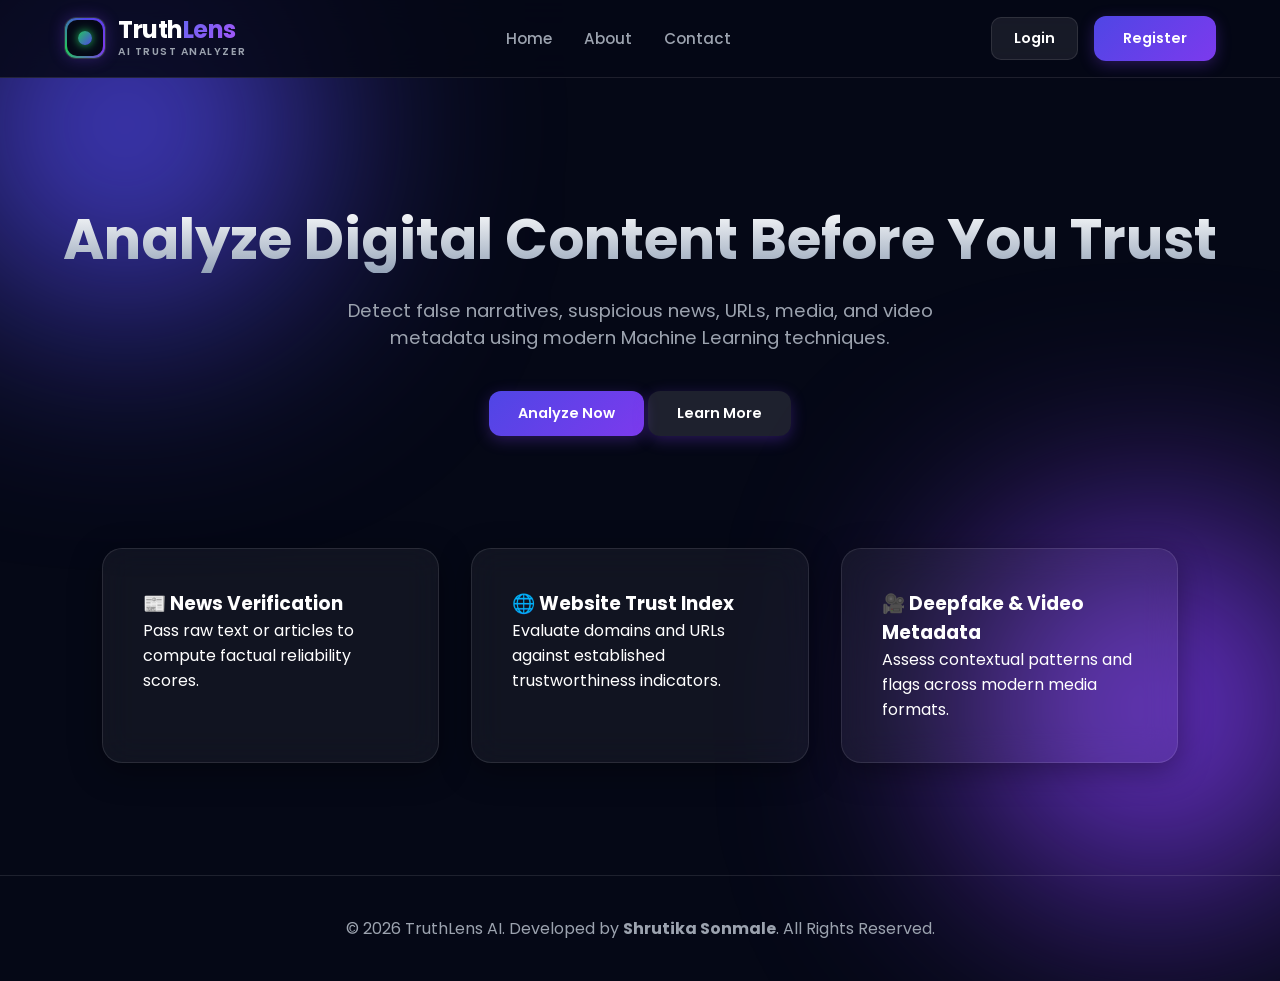
==== index.html @ c9b253c8 "Update HTML structure and stylesheet link" ====
<!DOCTYPE html>
<html lang="en">
<head>
  <meta charset="UTF-8">
  <meta name="viewport" content="width=device-width, initial-scale=1.0">
  <title>TruthLens AI - Digital Content Trust Analyzer</title>
  <link rel="stylesheet" href="style.css?v=1"> 
</head>
<body>
  <nav class="navbar">
  <a href="index.html" class="brand-logo">
    <div class="logo-icon-box">
      <div class="logo-icon-core">
        <div class="ai-lens"></div>
      </div>
    </div>
    <div class="logo-text-group">
      <span class="logo-title">Truth<span>Lens</span></span>
      <span class="logo-tagline">AI Trust Analyzer</span>
    </div>
  </a>

  <ul class="nav-links">
    <li><a href="index.html">Home</a></li>
    <li><a href="about.html">About</a></li>
    <li><a href="contact.html">Contact</a></li>
  </ul>

  <div class="nav-actions">
    <a href="login.html" class="btn-secondary">Login</a>
    <a href="register.html" class="btn-primary">Register</a>
  </div>
</nav>

  <header class="hero">
    <h1>Analyze Digital Content Before You Trust</h1>
    <p>Detect false narratives, suspicious news, URLs, media, and video metadata using modern Machine Learning techniques.</p>
    <div>
      <a href="analyze.html" class="btn-primary">Analyze Now</a>
      <a href="about.html" class="btn-primary" style="background: rgba(255,255,255,0.1);">Learn More</a>
    </div>
  </header>

  <section class="grid-3">
    <div class="glass-card">
      <h3>📰 News Verification</h3>
      <p>Pass raw text or articles to compute factual reliability scores.</p>
    </div>
    <div class="glass-card">
      <h3>🌐 Website Trust Index</h3>
      <p>Evaluate domains and URLs against established trustworthiness indicators.</p>
    </div>
    <div class="glass-card">
      <h3>🎥 Deepfake & Video Metadata</h3>
      <p>Assess contextual patterns and flags across modern media formats.</p>
    </div>
  </section>

  <footer class="footer">
    <p>&copy; 2026 TruthLens AI. Developed by <strong>Shrutika Sonmale</strong>. All Rights Reserved.</p>
  </footer>
  
   
</body>
</html>
---- style.css ----
@import url('https://fonts.googleapis.com/css2?family=Poppins:wght@300;400;500;600;700&display=swap');

:root {
  --bg-color: #050816;
  --card-bg: rgba(255, 255, 255, 0.05);
  --border-color: rgba(255, 255, 255, 0.1);
  --primary-gradient: linear-gradient(135deg, #4f46e5, #7c3aed);
  --glow-gradient: linear-gradient(135deg, rgba(79, 70, 229, 0.4), rgba(124, 58, 237, 0.4));
  --text-main: #ffffff;
  --text-sub: #9ca3af;
  --success: #22c55e;
  --warning: #f59e0b;
  --danger: #ef4444;
}

* {
  margin: 0;
  padding: 0;
  box-sizing: border-box;
  font-family: 'Poppins', sans-serif;
}

body {
  background-color: var(--bg-color);
  color: var(--text-main);
  min-height: 100vh;
  overflow-x: hidden;
  position: relative;
}

/* Background Animated Gradient Blobs */
body::before, body::after {
  content: '';
  position: absolute;
  width: 350px;
  height: 350px;
  border-radius: 50%;
  filter: blur(120px);
  z-index: -1;
  animation: floatBlob 8s infinite alternate ease-in-out;
}

body::before {
  background: #4f46e5;
  top: -50px;
  left: -50px;
}

body::after {
  background: #7c3aed;
  bottom: 10%;
  right: -50px;
  animation-delay: -4s;
}

@keyframes floatBlob {
  0% { transform: translate(0, 0) scale(1); }
  100% { transform: translate(60px, 80px) scale(1.2); }
}

.navbar {
  display: flex;
  justify-content: space-between;
  align-items: center;
  padding: 1.2rem 8%;
  background: rgba(5, 8, 22, 0.7);
  backdrop-filter: blur(16px);
  position: sticky;
  top: 0;
  z-index: 1000;
  border-bottom: 1px solid var(--border-color);
}
/* ================= Clean Navbar & Flex Layout ================= */
.navbar {
  display: flex;
  justify-content: space-between;
  align-items: center;
  padding: 1rem 5%;
  background: rgba(5, 8, 22, 0.85);
  backdrop-filter: blur(16px);
  position: sticky;
  top: 0;
  z-index: 1000;
  border-bottom: 1px solid var(--border-color);
}

.nav-links {
  display: flex;
  list-style: none;
  gap: 2.5rem;
  margin: 0;
  padding: 0;
}

.nav-links a {
  color: var(--text-sub);
  text-decoration: none;
  font-weight: 500;
  font-size: 0.95rem;
  transition: color 0.3s ease;
}

.nav-links a:hover {
  color: var(--text-main);
}

/* Auth Buttons Container (Right Alignment) */
.nav-actions {
  display: flex;
  align-items: center;
  gap: 1rem;
}

/* Secondary Button for Login */
.btn-secondary {
  background: rgba(255, 255, 255, 0.08);
  color: #ffffff;
  padding: 0.65rem 1.4rem;
  border: 1px solid var(--border-color);
  border-radius: 10px;
  text-decoration: none;
  font-weight: 600;
  font-size: 0.9rem;
  transition: all 0.3s ease;
}

.btn-secondary:hover {
  background: rgba(255, 255, 255, 0.15);
  border-color: rgba(255, 255, 255, 0.3);
  transform: translateY(-2px);
}

/* Primary Button for Register */
.btn-primary {
  background: var(--primary-gradient);
  color: #ffffff;
  padding: 0.65rem 1.4rem;
  border: none;
  border-radius: 10px;
  text-decoration: none;
  font-weight: 600;
  font-size: 0.9rem;
  box-shadow: 0 4px 15px rgba(124, 58, 237, 0.3);
  transition: all 0.3s ease;
}

.btn-primary:hover {
  transform: translateY(-2px);
  box-shadow: 0 6px 20px rgba(124, 58, 237, 0.5);
}

.logo {
  font-size: 1.6rem;
  font-weight: 700;
  background: var(--primary-gradient);
  -webkit-background-clip: text;
  -webkit-text-fill-color: transparent;
  animation: pulseGlow 3s infinite alternate;
}

@keyframes pulseGlow {
  0% { filter: drop-shadow(0 0 2px rgba(124, 58, 237, 0.2)); }
  100% { filter: drop-shadow(0 0 10px rgba(124, 58, 237, 0.8)); }
}

.nav-links {
  display: flex;
  list-style: none;
  gap: 2rem;
}

.nav-links a {
  color: var(--text-sub);
  text-decoration: none;
  font-weight: 500;
  transition: all 0.3s ease;
}

.nav-links a:hover {
  color: var(--text-main);
}

.btn-primary {
  background: var(--primary-gradient);
  color: #fff;
  padding: 0.75rem 1.8rem;
  border: none;
  border-radius: 12px;
  cursor: pointer;
  font-weight: 600;
  text-decoration: none;
  display: inline-block;
  transition: all 0.3s cubic-bezier(0.4, 0, 0.2, 1);
  box-shadow: 0 4px 15px rgba(124, 58, 237, 0.3);
}

.btn-primary:hover {
  transform: translateY(-3px);
  box-shadow: 0 8px 25px rgba(124, 58, 237, 0.6);
}

.glass-card {
  background: var(--card-bg);
  backdrop-filter: blur(16px);
  border: 1px solid var(--border-color);
  border-radius: 20px;
  padding: 2.5rem;
  box-shadow: 0 8px 32px 0 rgba(0, 0, 0, 0.37);
  transition: all 0.4s ease;
}

.glass-card:hover {
  border-color: rgba(124, 58, 237, 0.4);
  transform: translateY(-5px);
  box-shadow: 0 12px 40px rgba(124, 58, 237, 0.15);
}

.hero {
  text-align: center;
  padding: 8rem 1rem 5rem 1rem;
  animation: fadeInUp 1s ease-out;
}

.hero h1 {
  font-size: 3.5rem;
  line-height: 1.2;
  margin-bottom: 1.5rem;
  background: linear-gradient(180deg, #FFFFFF 0%, #94A3B8 100%);
  -webkit-background-clip: text;
  -webkit-text-fill-color: transparent;
}

.hero p {
  color: var(--text-sub);
  font-size: 1.15rem;
  max-width: 650px;
  margin: 0 auto 2.5rem auto;
}

@keyframes fadeInUp {
  from { opacity: 0; transform: translateY(30px); }
  to { opacity: 1; transform: translateY(0); }
}

.grid-3 {
  display: grid;
  grid-template-columns: repeat(auto-fit, minmax(280px, 1fr));
  gap: 2rem;
  padding: 2rem 8%;
}

.footer {
  text-align: center;
  padding: 2.5rem;
  border-top: 1px solid var(--border-color);
  color: var(--text-sub);
  margin-top: 5rem;
}
/* ================= Modern Pure CSS Animated Logo ================= */
.brand-logo {
  display: flex;
  align-items: center;
  gap: 12px;
  text-decoration: none;
  cursor: pointer;
}

/* Outer Glowing Frame */
.logo-icon-box {
  position: relative;
  width: 42px;
  height: 42px;
  background: rgba(15, 23, 42, 0.8);
  border-radius: 12px;
  display: flex;
  align-items: center;
  justify-content: center;
  box-shadow: 0 0 15px rgba(124, 58, 237, 0.3);
  border: 1px solid rgba(255, 255, 255, 0.15);
  overflow: hidden;
}

/* Animated Rotating Gradient Background Ring */
.logo-icon-box::before {
  content: '';
  position: absolute;
  width: 60px;
  height: 60px;
  background: conic-gradient(#4f46e5, #7c3aed, #22c55e, #4f46e5);
  animation: rotateGlow 4s linear infinite;
  z-index: 1;
}

/* Inner Dark Core for Glass Effect */
.logo-icon-core {
  position: absolute;
  width: 36px;
  height: 36px;
  background: #050816;
  border-radius: 10px;
  z-index: 2;
  display: flex;
  align-items: center;
  justify-content: center;
}

/* Inner Pulse AI Lens/Pupil */
.ai-lens {
  width: 14px;
  height: 14px;
  background: linear-gradient(135deg, #22c55e, #4f46e5);
  border-radius: 50%;
  box-shadow: 0 0 10px #22c55e;
  animation: pulseCore 2s ease-in-out infinite alternate;
}

/* Logo Text Styles */
.logo-text-group {
  display: flex;
  flex-direction: column;
}

.logo-title {
  font-size: 1.5rem;
  font-weight: 700;
  letter-spacing: -0.5px;
  color: #ffffff;
  line-height: 1.1;
}

.logo-title span {
  background: linear-gradient(135deg, #6366f1, #a855f7);
  -webkit-background-clip: text;
  -webkit-text-fill-color: transparent;
}

.logo-tagline {
  font-size: 0.65rem;
  font-weight: 600;
  color: #9ca3af;
  letter-spacing: 1.5px;
  text-transform: uppercase;
}

/* Keyframe Animations */
@keyframes rotateGlow {
  0% { transform: rotate(0deg); }
  100% { transform: rotate(360deg); }
}

@keyframes pulseCore {
  0% { transform: scale(0.85); box-shadow: 0 0 5px #22c55e; }
  100% { transform: scale(1.15); box-shadow: 0 0 12px #a855f7; }
}
/* Toast Notification Popup */
.toast-message {
  position: fixed;
  top: 25px;
  right: 25px;
  padding: 12px 24px;
  border-radius: 10px;
  color: #ffffff;
  font-weight: 600;
  font-size: 0.95rem;
  z-index: 9999;
  box-shadow: 0 10px 30px rgba(0,0,0,0.5);
  animation: fadeInDown 0.4s ease-out;
}

@keyframes fadeInDown {
  from { opacity: 0; transform: translateY(-20px); }
  to { opacity: 1; transform: translateY(0); }
}
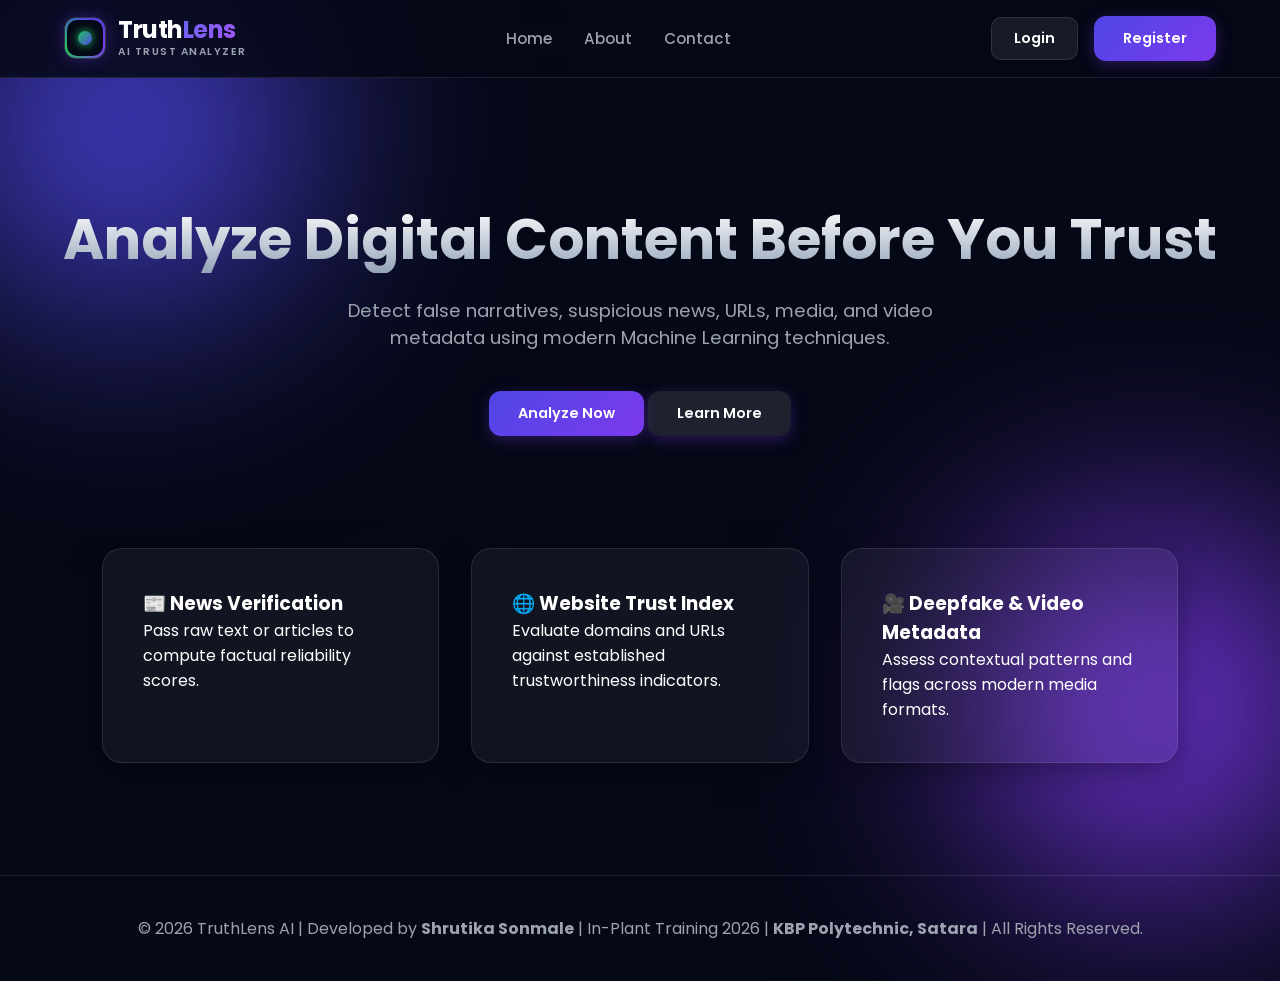
==== commit f2e046d8: "Modify footer content in index.html Updated footer to include training information and institution." ====
--- a/index.html
+++ b/index.html
@@ -57,8 +57,11 @@
   </section>
 
   <footer class="footer">
-    <p>&copy; 2026 TruthLens AI. Developed by <strong>Shrutika Sonmale</strong>. All Rights Reserved.</p>
-  </footer>
+  <p>
+    &copy; 2026 TruthLens AI | Developed by <strong>Shrutika Sonmale</strong> | 
+    In-Plant Training 2026 | <strong>KBP Polytechnic, Satara</strong> | All Rights Reserved.
+  </p>
+</footer>
   
    
 </body>
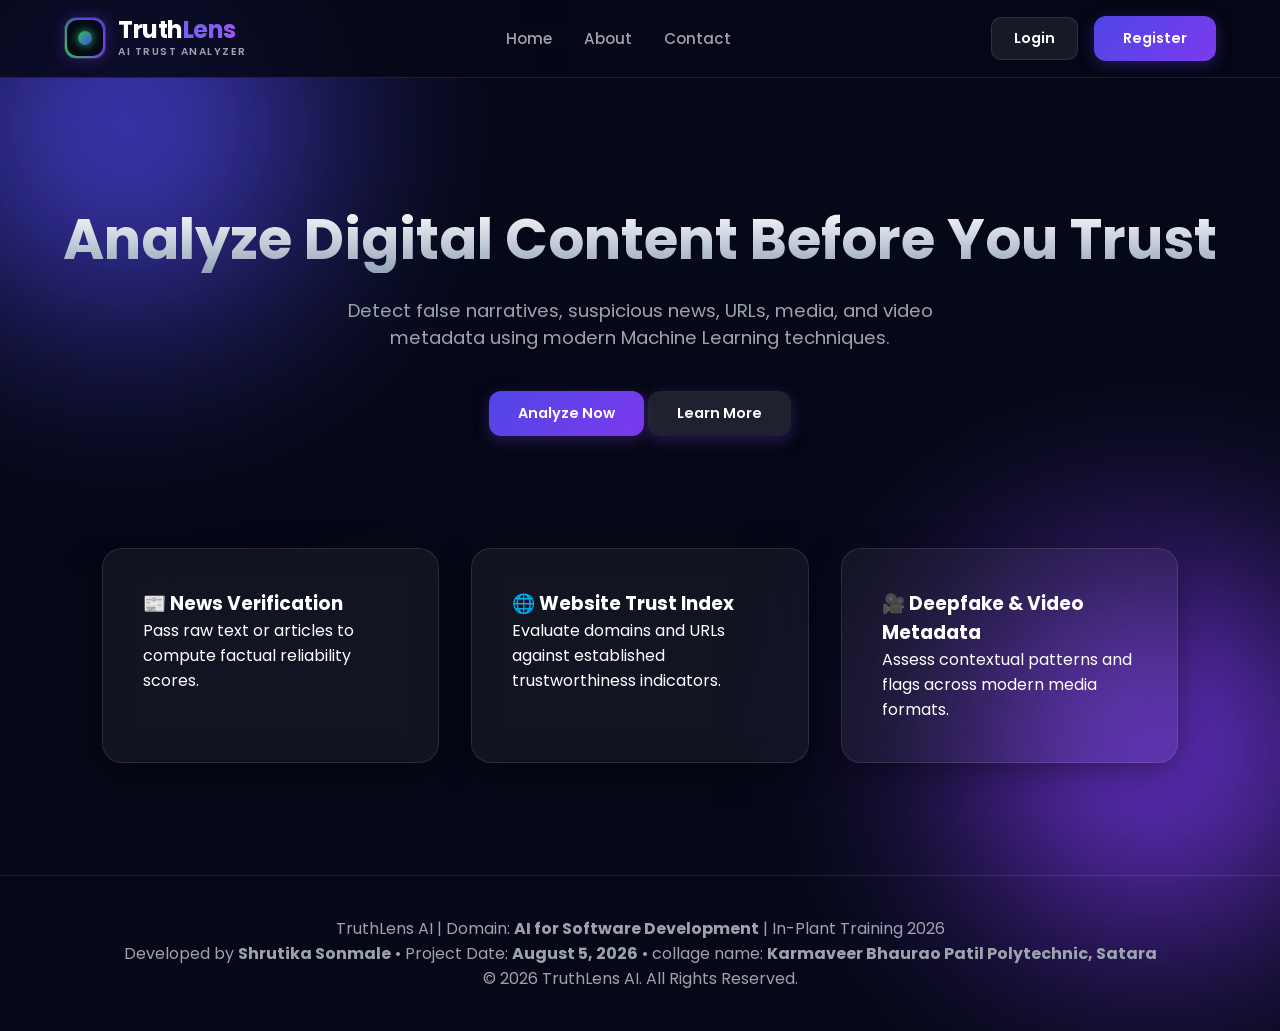
==== commit 0404f0cf: "Update index.html" ====
--- a/index.html
+++ b/index.html
@@ -57,10 +57,32 @@
   </section>
 
   <footer class="footer">
-  <p>
-    &copy; 2026 TruthLens AI | Developed by <strong>Shrutika Sonmale</strong> | 
-    In-Plant Training 2026 | <strong>KBP Polytechnic, Satara</strong> | All Rights Reserved.
-  </p>
+  <div class="footer-container">
+    
+    <!-- Row 1: Brand & Domain Info -->
+    <div class="footer-row main-info">
+      <span class="brand-name">TruthLens AI</span>
+      <span class="divider">|</span>
+      <span>Domain: <strong>AI for Software Development</strong></span>
+      <span class="divider">|</span>
+      <span>In-Plant Training 2026</span>
+    </div>
+
+    <!-- Row 2: Developer, College & Submission Date -->
+    <div class="footer-row credit-info">
+      <span>Developed by <strong>Shrutika Sonmale</strong></span>
+      <span class="bullet">&bull;</span>
+      <span>Project Date: <strong>August 5, 2026</strong></span>
+      <span class="bullet">&bull;</span>
+      <span>collage name: <strong>Karmaveer Bhaurao Patil Polytechnic, Satara</strong></span>
+    </div>
+
+    <!-- Row 3: Copyright -->
+    <div class="footer-row copyright-info">
+      &copy; 2026 TruthLens AI. All Rights Reserved.
+    </div>
+
+  </div>
 </footer>
   
    
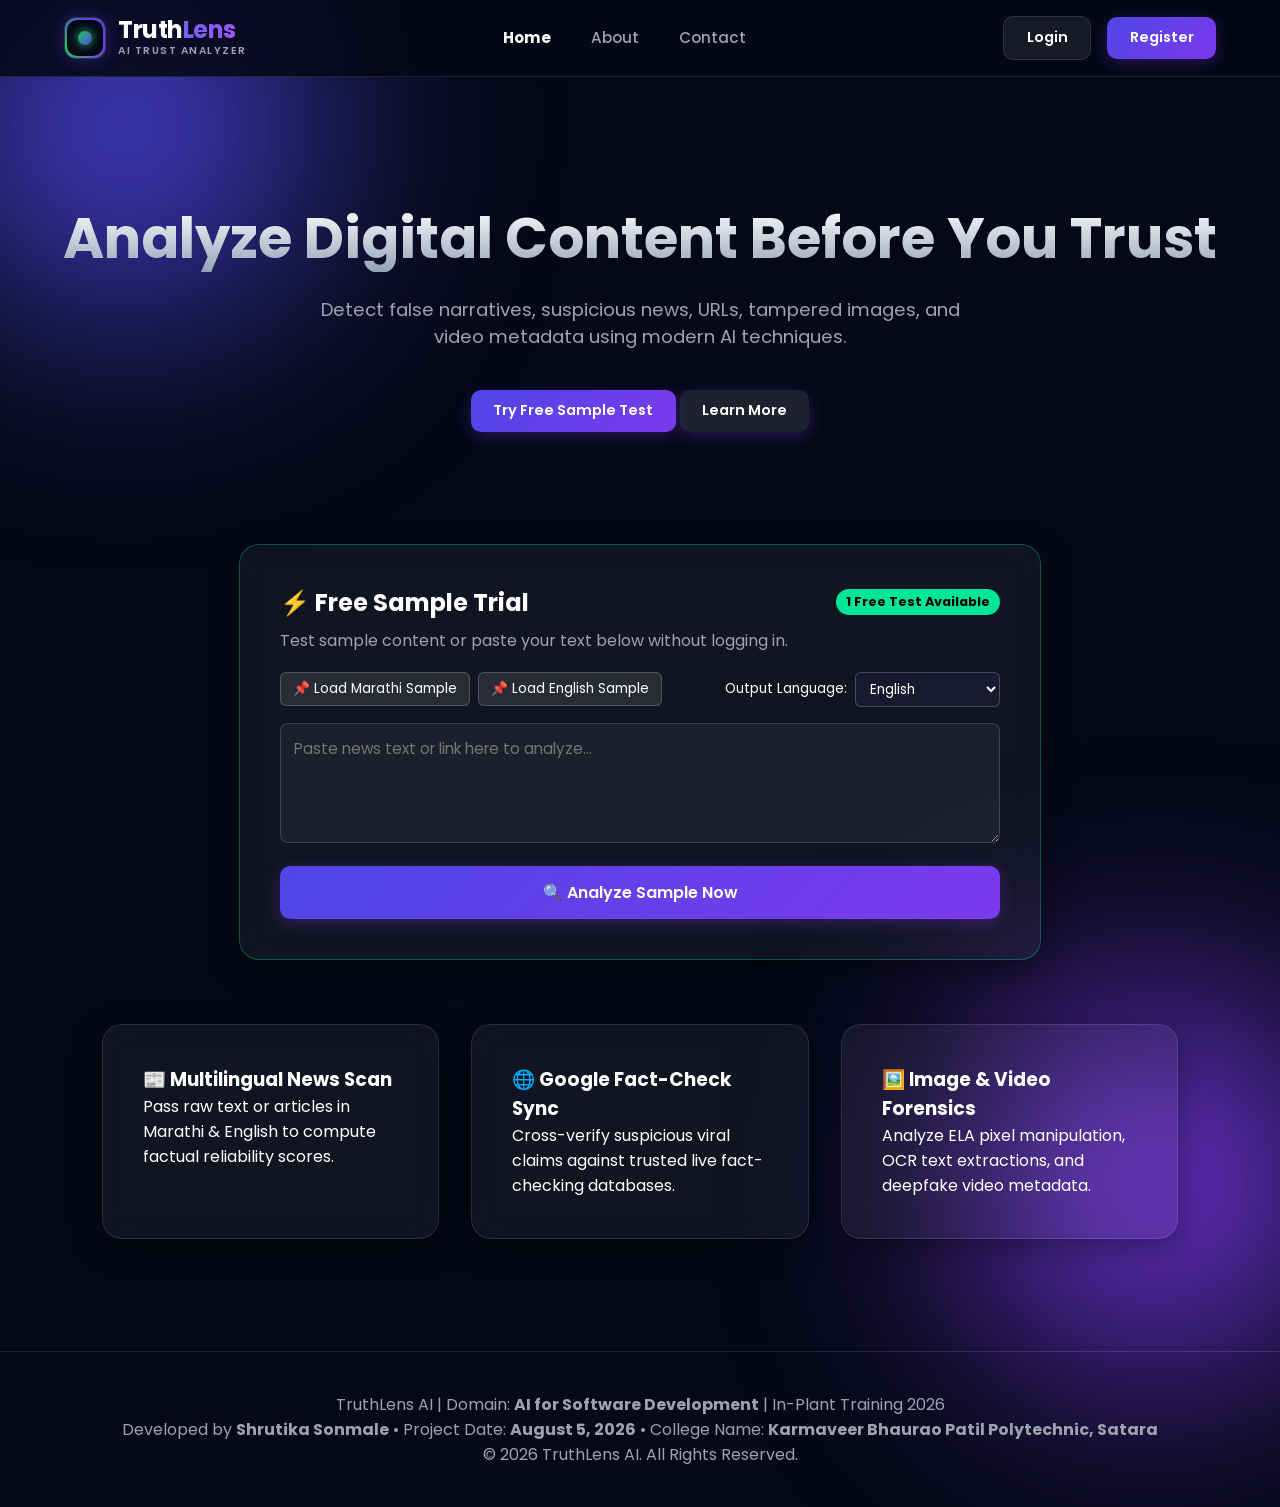
==== commit d55018cf: "Revise index.html for improved layout and features Updated the HTML structure and content for the Tr" ====
--- a/index.html
+++ b/index.html
@@ -7,84 +7,230 @@
   <link rel="stylesheet" href="style.css?v=1"> 
 </head>
 <body>
+  
+  <!-- Navigation Bar -->
   <nav class="navbar">
-  <a href="index.html" class="brand-logo">
-    <div class="logo-icon-box">
-      <div class="logo-icon-core">
-        <div class="ai-lens"></div>
-      </div>
-    </div>
-    <div class="logo-text-group">
-      <span class="logo-title">Truth<span>Lens</span></span>
-      <span class="logo-tagline">AI Trust Analyzer</span>
-    </div>
-  </a>
-
-  <ul class="nav-links">
-    <li><a href="index.html">Home</a></li>
-    <li><a href="about.html">About</a></li>
-    <li><a href="contact.html">Contact</a></li>
-  </ul>
-
-  <div class="nav-actions">
-    <a href="login.html" class="btn-secondary">Login</a>
-    <a href="register.html" class="btn-primary">Register</a>
-  </div>
-</nav>
-
+    <a href="index.html" class="brand-logo">
+      <div class="logo-icon-box">
+        <div class="logo-icon-core">
+          <div class="ai-lens"></div>
+        </div>
+      </div>
+      <div class="logo-text-group">
+        <span class="logo-title">Truth<span>Lens</span></span>
+        <span class="logo-tagline">AI Trust Analyzer</span>
+      </div>
+    </a>
+
+    <ul class="nav-links">
+      <li><a href="index.html" style="color: var(--text-primary, #fff); font-weight: bold;">Home</a></li>
+      <li><a href="about.html">About</a></li>
+      <li><a href="contact.html">Contact</a></li>
+    </ul>
+
+    <div class="nav-actions">
+      <a href="login.html" class="btn-secondary">Login</a>
+      <a href="register.html" class="btn-primary">Register</a>
+    </div>
+  </nav>
+
+  <!-- Hero Section -->
   <header class="hero">
     <h1>Analyze Digital Content Before You Trust</h1>
-    <p>Detect false narratives, suspicious news, URLs, media, and video metadata using modern Machine Learning techniques.</p>
+    <p>Detect false narratives, suspicious news, URLs, tampered images, and video metadata using modern AI techniques.</p>
     <div>
-      <a href="analyze.html" class="btn-primary">Analyze Now</a>
+      <a href="#quick-trial" class="btn-primary">Try Free Sample Test</a>
       <a href="about.html" class="btn-primary" style="background: rgba(255,255,255,0.1);">Learn More</a>
     </div>
   </header>
 
+  <!-- 1-TIME FREE SAMPLE TEST SECTION -->
+  <section id="quick-trial" style="max-width: 850px; margin: 2rem auto; padding: 0 1.5rem;">
+    <div class="glass-card" style="border: 1px solid rgba(0, 230, 153, 0.3);">
+      <div style="display: flex; justify-content: space-between; align-items: center; flex-wrap: wrap; gap: 0.5rem;">
+        <h2>⚡ Free Sample Trial</h2>
+        <span id="trial-badge" style="background: #00e699; color: #000; font-size: 0.8rem; font-weight: bold; padding: 4px 10px; border-radius: 20px;">1 Free Test Available</span>
+      </div>
+      <p style="color: var(--text-sub); margin-top: 0.5rem; margin-bottom: 1.2rem;">
+        Test sample content or paste your text below without logging in.
+      </p>
+
+      <!-- Language Selector for Output -->
+      <div style="margin-bottom: 1rem; display: flex; justify-content: space-between; align-items: center; flex-wrap: wrap; gap: 0.8rem;">
+        <div style="display: flex; gap: 0.5rem;">
+          <button onclick="fillSample(1)" style="padding: 6px 12px; background: rgba(255,255,255,0.1); border: 1px solid rgba(255,255,255,0.2); color: #fff; border-radius: 6px; cursor: pointer; font-size: 0.85rem;">📌 Load Marathi Sample</button>
+          <button onclick="fillSample(2)" style="padding: 6px 12px; background: rgba(255,255,255,0.1); border: 1px solid rgba(255,255,255,0.2); color: #fff; border-radius: 6px; cursor: pointer; font-size: 0.85rem;">📌 Load English Sample</button>
+        </div>
+
+        <!-- Output Language Dropdown -->
+        <div style="display: flex; align-items: center; gap: 0.5rem;">
+          <label style="color: #fff; font-size: 0.85rem;">Output Language:</label>
+          <select id="outputLang" style="padding: 6px 10px; background: #1a1a2e; border: 1px solid rgba(255,255,255,0.2); color: #fff; border-radius: 6px; font-size: 0.85rem; cursor: pointer;">
+            <option value="en">English</option>
+            <option value="mr">मराठी (Marathi)</option>
+          </select>
+        </div>
+      </div>
+
+      <!-- Text Input -->
+      <textarea id="sampleInput" rows="4" placeholder="Paste news text or link here to analyze..." style="width: 100%; padding: 0.8rem; border-radius: 8px; background: rgba(255,255,255,0.05); border: 1px solid rgba(255,255,255,0.15); color: #fff; font-size: 0.95rem; resize: vertical; margin-bottom: 1rem;"></textarea>
+      
+      <button onclick="runSampleTest()" class="btn-primary" style="width: 100%; padding: 0.9rem; font-size: 1rem; cursor: pointer;">🔍 Analyze Sample Now</button>
+
+      <!-- Output Result Box -->
+      <div id="trialResult" style="display: none; margin-top: 1.5rem; padding: 1.2rem; border-radius: 10px; background: rgba(0,0,0,0.3); border: 1px solid rgba(255,255,255,0.1);">
+        <h4 id="resTitle" style="color: #00e699; margin-bottom: 0.5rem;">Analyzing Content...</h4>
+        <p id="resScore" style="color: #fff; font-size: 1.1rem; font-weight: bold;"></p>
+        <p id="resExplain" style="color: var(--text-sub); font-size: 0.95rem; margin-top: 0.5rem; line-height: 1.5;"></p>
+        <div style="margin-top: 1.2rem; text-align: center;">
+          <a href="register.html" class="btn-primary" style="display: inline-block; padding: 8px 16px; font-size: 0.9rem;">Register for Full Access</a>
+        </div>
+      </div>
+    </div>
+  </section>
+
+  <!-- Features Grid -->
   <section class="grid-3">
     <div class="glass-card">
-      <h3>📰 News Verification</h3>
-      <p>Pass raw text or articles to compute factual reliability scores.</p>
+      <h3>📰 Multilingual News Scan</h3>
+      <p>Pass raw text or articles in Marathi & English to compute factual reliability scores.</p>
     </div>
     <div class="glass-card">
-      <h3>🌐 Website Trust Index</h3>
-      <p>Evaluate domains and URLs against established trustworthiness indicators.</p>
+      <h3>🌐 Google Fact-Check Sync</h3>
+      <p>Cross-verify suspicious viral claims against trusted live fact-checking databases.</p>
     </div>
     <div class="glass-card">
-      <h3>🎥 Deepfake & Video Metadata</h3>
-      <p>Assess contextual patterns and flags across modern media formats.</p>
+      <h3>🖼️ Image & Video Forensics</h3>
+      <p>Analyze ELA pixel manipulation, OCR text extractions, and deepfake video metadata.</p>
     </div>
   </section>
 
+  <!-- Footer -->
   <footer class="footer">
-  <div class="footer-container">
-    
-    <!-- Row 1: Brand & Domain Info -->
-    <div class="footer-row main-info">
-      <span class="brand-name">TruthLens AI</span>
-      <span class="divider">|</span>
-      <span>Domain: <strong>AI for Software Development</strong></span>
-      <span class="divider">|</span>
-      <span>In-Plant Training 2026</span>
-    </div>
-
-    <!-- Row 2: Developer, College & Submission Date -->
-    <div class="footer-row credit-info">
-      <span>Developed by <strong>Shrutika Sonmale</strong></span>
-      <span class="bullet">&bull;</span>
-      <span>Project Date: <strong>August 5, 2026</strong></span>
-      <span class="bullet">&bull;</span>
-      <span>collage name: <strong>Karmaveer Bhaurao Patil Polytechnic, Satara</strong></span>
-    </div>
-
-    <!-- Row 3: Copyright -->
-    <div class="footer-row copyright-info">
-      &copy; 2026 TruthLens AI. All Rights Reserved.
-    </div>
-
-  </div>
-</footer>
-  
-   
+    <div class="footer-container">
+      
+      <div class="footer-row main-info">
+        <span class="brand-name">TruthLens AI</span>
+        <span class="divider">|</span>
+        <span>Domain: <strong>AI for Software Development</strong></span>
+        <span class="divider">|</span>
+        <span>In-Plant Training 2026</span>
+      </div>
+
+      <div class="footer-row credit-info">
+        <span>Developed by <strong>Shrutika Sonmale</strong></span>
+        <span class="bullet">&bull;</span>
+        <span>Project Date: <strong>August 5, 2026</strong></span>
+        <span class="bullet">&bull;</span>
+        <span>College Name: <strong>Karmaveer Bhaurao Patil Polytechnic, Satara</strong></span>
+      </div>
+
+      <div class="footer-row copyright-info">
+        &copy; 2026 TruthLens AI. All Rights Reserved.
+      </div>
+
+    </div>
+  </footer>
+
+  <!-- JavaScript Logic -->
+  <script>
+    function fillSample(type) {
+      const input = document.getElementById('sampleInput');
+      if (type === 1) {
+        input.value = "धक्कादायक बातमी! उद्यापासून सर्व बँक खात्यांमध्ये केंद्र सरकारकडून मोफत १० हजार रुपये जमा होणार, नक्की शेअर करा!";
+      } else {
+        input.value = "URGENT BREAKING: Government announces 100% free laptops for all students. Click link to register immediately!";
+      }
+    }
+
+    window.addEventListener('DOMContentLoaded', () => {
+      if (localStorage.getItem('truthlens_sample_used')) {
+        updateBadgeUsed();
+      }
+    });
+
+    function updateBadgeUsed() {
+      const badge = document.getElementById('trial-badge');
+      if (badge) {
+        badge.innerText = "Trial Limit Reached";
+        badge.style.background = "#ff4d4d";
+        badge.style.color = "#fff";
+      }
+    }
+
+    async function runSampleTest() {
+      const text = document.getElementById('sampleInput').value.trim();
+      const selectedLang = document.getElementById('outputLang').value;
+      const resultBox = document.getElementById('trialResult');
+      const resTitle = document.getElementById('resTitle');
+      const resScore = document.getElementById('resScore');
+      const resExplain = document.getElementById('resExplain');
+
+      if (!text) {
+        alert(selectedLang === 'mr' ? 'कृपया आधी बातमी किंवा मजकूर टाका!' : 'Please enter text or news content first!');
+        return;
+      }
+
+      if (localStorage.getItem('truthlens_sample_used')) {
+        alert(selectedLang === 'mr' 
+          ? 'तुम्ही मोफत सॅम्पल चाचणी वापरली आहे! अधिक विश्लेषणासाठी लॉगिन करा.' 
+          : 'You have used your 1-time free trial. Please Login or Register for full access.');
+        window.location.href = "login.html";
+        return;
+      }
+
+      resultBox.style.display = "block";
+      resTitle.innerText = selectedLang === 'mr' ? "⏳ एआय विश्लेषण सुरू आहे..." : "⏳ Analyzing Content with AI...";
+      resScore.innerText = "";
+      resExplain.innerText = selectedLang === 'mr' ? "कृपया वाट पाहा..." : "Please wait...";
+
+      try {
+        const response = await fetch('http://127.0.0.1:5000/predict', {
+          method: 'POST',
+          headers: { 'Content-Type': 'application/json' },
+          body: JSON.stringify({ type: 'text', text: text })
+        });
+
+        const data = await response.json();
+
+        if (response.ok) {
+          localStorage.setItem('truthlens_sample_used', 'true');
+          updateBadgeUsed();
+
+          resTitle.innerText = selectedLang === 'mr' ? "✅ विश्लेषण पूर्ण झाले" : "✅ Analysis Completed";
+          
+          if (selectedLang === 'mr') {
+            resScore.innerText = `विश्वासार्हता स्कोअर: ${data.trust_score}% | स्थिती: ${data.risk_level}`;
+            resExplain.innerText = data.explanation || "मजकुराची यशस्वी पडताळणी करण्यात आली आहे.";
+          } else {
+            resScore.innerText = `Trust Score: ${data.trust_score}% | Risk Level: ${data.risk_level}`;
+            resExplain.innerText = data.explanation || "Content analysis executed successfully.";
+          }
+        } else {
+          resTitle.innerText = "⚠️ Server Response Error";
+          resExplain.innerText = data.error || "Unable to reach backend server.";
+        }
+      } catch (err) {
+        localStorage.setItem('truthlens_sample_used', 'true');
+        updateBadgeUsed();
+
+        resTitle.innerText = selectedLang === 'mr' ? "🔍 विश्लेषण निकाल (डेमो मोड)" : "🔍 Analysis Result (Demo Mode)";
+        
+        if (selectedLang === 'mr') {
+          resScore.innerText = "विश्वासार्हता स्कोअर: 20.0% | स्थिती: उच्च धोका (संशयास्पद बातमी)";
+          resExplain.innerText = "मजकुरामध्ये 'धक्कादायक', 'शेअर करा', 'मोफत' यांसारखे संशयास्पद क्लिकबेट शब्द आढळले आहेत.";
+        } else {
+          resScore.innerText = "Trust Score: 20.0% | Status: HIGH RISK (Suspicious)";
+          resExplain.innerText = "Detected clickbait and urgent action triggers like 'Breaking', 'Free', and 'Share Immediately'.";
+        }
+      }
+    }
+  </script>
+
+  <!-- Chatbase Widget -->
+  <script>
+  (function(){if(!window.chatbase||window.chatbase("getState")!=="initialized"){window.chatbase=(...arguments)=>{if(!window.chatbase.q){window.chatbase.q=[]}window.chatbase.q.push(arguments)};window.chatbase=new Proxy(window.chatbase,{get(target,prop){if(prop==="q"){return target.q}return(...args)=>target(prop,...args)}})}const onLoad=function(){const script=document.createElement("script");script.src="https://www.chatbase.co/embed.min.js";script.id="v0XOy2ltU36LPB9cxfHh4";script.domain="www.chatbase.co";document.body.appendChild(script)};if(document.readyState==="complete"){onLoad()}else{window.addEventListener("load",onLoad)}})();
+  </script>
+
 </body>
 </html>
--- a/style.css
+++ b/style.css
@@ -58,18 +58,6 @@
   100% { transform: translate(60px, 80px) scale(1.2); }
 }
 
-.navbar {
-  display: flex;
-  justify-content: space-between;
-  align-items: center;
-  padding: 1.2rem 8%;
-  background: rgba(5, 8, 22, 0.7);
-  backdrop-filter: blur(16px);
-  position: sticky;
-  top: 0;
-  z-index: 1000;
-  border-bottom: 1px solid var(--border-color);
-}
 /* ================= Clean Navbar & Flex Layout ================= */
 .navbar {
   display: flex;
@@ -142,6 +130,8 @@
   font-size: 0.9rem;
   box-shadow: 0 4px 15px rgba(124, 58, 237, 0.3);
   transition: all 0.3s ease;
+  cursor: pointer;
+  display: inline-block;
 }
 
 .btn-primary:hover {
@@ -161,42 +151,6 @@
 @keyframes pulseGlow {
   0% { filter: drop-shadow(0 0 2px rgba(124, 58, 237, 0.2)); }
   100% { filter: drop-shadow(0 0 10px rgba(124, 58, 237, 0.8)); }
-}
-
-.nav-links {
-  display: flex;
-  list-style: none;
-  gap: 2rem;
-}
-
-.nav-links a {
-  color: var(--text-sub);
-  text-decoration: none;
-  font-weight: 500;
-  transition: all 0.3s ease;
-}
-
-.nav-links a:hover {
-  color: var(--text-main);
-}
-
-.btn-primary {
-  background: var(--primary-gradient);
-  color: #fff;
-  padding: 0.75rem 1.8rem;
-  border: none;
-  border-radius: 12px;
-  cursor: pointer;
-  font-weight: 600;
-  text-decoration: none;
-  display: inline-block;
-  transition: all 0.3s cubic-bezier(0.4, 0, 0.2, 1);
-  box-shadow: 0 4px 15px rgba(124, 58, 237, 0.3);
-}
-
-.btn-primary:hover {
-  transform: translateY(-3px);
-  box-shadow: 0 8px 25px rgba(124, 58, 237, 0.6);
 }
 
 .glass-card {
@@ -256,6 +210,7 @@
   color: var(--text-sub);
   margin-top: 5rem;
 }
+
 /* ================= Modern Pure CSS Animated Logo ================= */
 .brand-logo {
   display: flex;
@@ -352,6 +307,7 @@
   0% { transform: scale(0.85); box-shadow: 0 0 5px #22c55e; }
   100% { transform: scale(1.15); box-shadow: 0 0 12px #a855f7; }
 }
+
 /* Toast Notification Popup */
 .toast-message {
   position: fixed;
@@ -370,4 +326,240 @@
 @keyframes fadeInDown {
   from { opacity: 0; transform: translateY(-20px); }
   to { opacity: 1; transform: translateY(0); }
-}+}
+
+/* Container & Header */
+.report-wrapper {
+  width: 100%;
+  max-width: 1100px;
+  margin: 0 auto;
+  padding: 1rem;
+}
+
+.report-header {
+  display: flex;
+  justify-content: space-between;
+  align-items: flex-start;
+  margin-bottom: 2rem;
+}
+
+.report-header h2 {
+  font-size: 1.8rem;
+  font-weight: 700;
+  color: #ffffff;
+}
+
+.subtitle {
+  color: #9ca3af;
+  font-size: 0.9rem;
+  margin-top: 4px;
+}
+
+.category-badge {
+  background: rgba(124, 58, 237, 0.25);
+  border: 1px solid rgba(124, 58, 237, 0.5);
+  color: #c084fc;
+  padding: 8px 18px;
+  border-radius: 20px;
+  font-size: 0.85rem;
+  font-weight: 600;
+}
+
+/* 2x2 Grid Layout */
+.report-grid {
+  display: grid;
+  grid-template-columns: repeat(2, 1fr);
+  gap: 1.5rem;
+}
+
+@media (max-width: 768px) {
+  .report-grid {
+    grid-template-columns: 1fr;
+  }
+}
+
+/* Report Card Design */
+.report-card {
+  background: rgba(255, 255, 255, 0.03);
+  border: 1px solid rgba(255, 255, 255, 0.08);
+  border-radius: 18px;
+  padding: 2rem;
+  backdrop-filter: blur(12px);
+  display: flex;
+  flex-direction: column;
+}
+
+.flex-center {
+  align-items: center;
+  justify-content: center;
+  text-align: center;
+}
+
+.card-title {
+  color: #9ca3af;
+  font-size: 0.95rem;
+  margin-bottom: 1rem;
+}
+
+.score-value {
+  font-size: 3.2rem;
+  font-weight: 700;
+  margin-bottom: 0.5rem;
+}
+
+.status-value {
+  font-size: 2.2rem;
+  font-weight: 700;
+  line-height: 1.2;
+  margin-bottom: 0.5rem;
+}
+
+.text-green {
+  color: #22c55e;
+}
+
+.card-subtext {
+  color: #6b7280;
+  font-size: 0.85rem;
+}
+
+.report-card h3 {
+  font-size: 1.2rem;
+  color: #ffffff;
+  margin-bottom: 1rem;
+}
+
+.desc-text {
+  color: #9ca3af;
+  font-size: 0.95rem;
+  line-height: 1.5;
+  margin-bottom: 1.5rem;
+}
+
+.report-card h4 {
+  font-size: 0.9rem;
+  color: #ffffff;
+  margin-bottom: 0.8rem;
+}
+
+/* Indicators Pills / Badges */
+.indicator-tags {
+  display: flex;
+  gap: 10px;
+  flex-wrap: wrap;
+}
+
+.tag {
+  background: rgba(255, 255, 255, 0.06);
+  border: 1px solid rgba(255, 255, 255, 0.1);
+  color: #d1d5db;
+  padding: 6px 14px;
+  border-radius: 8px;
+  font-size: 0.82rem;
+}
+
+/* Progress Bars */
+.breakdown-list {
+  display: flex;
+  flex-direction: column;
+  gap: 1.2rem;
+}
+
+.progress-labels {
+  display: flex;
+  justify-content: space-between;
+  font-size: 0.88rem;
+  color: #d1d5db;
+  margin-bottom: 8px;
+}
+
+.progress-bar-bg {
+  width: 100%;
+  height: 8px;
+  background: rgba(255, 255, 255, 0.1);
+  border-radius: 10px;
+  overflow: hidden;
+}
+
+.progress-bar-fill {
+  height: 100%;
+  border-radius: 10px;
+}
+
+.green-fill {
+  background: #22c55e;
+  box-shadow: 0 0 10px rgba(34, 197, 94, 0.4);
+}
+
+.purple-fill {
+  background: #7c3aed;
+  box-shadow: 0 0 10px rgba(124, 58, 237, 0.4);
+}
+
+/* ================= Sample Buttons & Modal Styling ================= */
+.sample-container {
+  margin-top: 20px;
+  display: flex;
+  gap: 12px;
+  justify-content: center;
+  flex-wrap: wrap;
+}
+
+.btn-sample {
+  background: rgba(255, 255, 255, 0.08);
+  border: 1px solid rgba(255, 255, 255, 0.2);
+  color: #ffffff;
+  padding: 8px 16px;
+  border-radius: 20px;
+  cursor: pointer;
+  font-size: 0.88rem;
+  font-weight: 500;
+  transition: all 0.3s ease;
+}
+
+.btn-sample:hover {
+  background: rgba(255, 255, 255, 0.2);
+  border-color: rgba(255, 255, 255, 0.4);
+  transform: translateY(-2px);
+}
+
+.result-modal {
+  display: none;
+  position: fixed;
+  top: 0;
+  left: 0;
+  width: 100%;
+  height: 100%;
+  background: rgba(5, 8, 22, 0.85);
+  backdrop-filter: blur(8px);
+  z-index: 9999;
+  justify-content: center;
+  align-items: center;
+}
+
+.modal-content {
+  background: rgba(15, 23, 42, 0.95);
+  border: 1px solid rgba(255, 255, 255, 0.15);
+  border-radius: 20px;
+  padding: 28px;
+  width: 90%;
+  max-width: 520px;
+  color: #ffffff;
+  box-shadow: 0 15px 40px rgba(0, 0, 0, 0.6);
+  animation: fadeInDown 0.3s ease-out;
+}
+
+.score-meter {
+  height: 10px;
+  background: rgba(255, 255, 255, 0.1);
+  border-radius: 10px;
+  margin: 15px 0 20px 0;
+  overflow: hidden;
+}
+
+.score-fill {
+  height: 100%;
+  width: 0%;
+  transition: width 1s ease-in-out;
+  border-radius: 10px;
+}
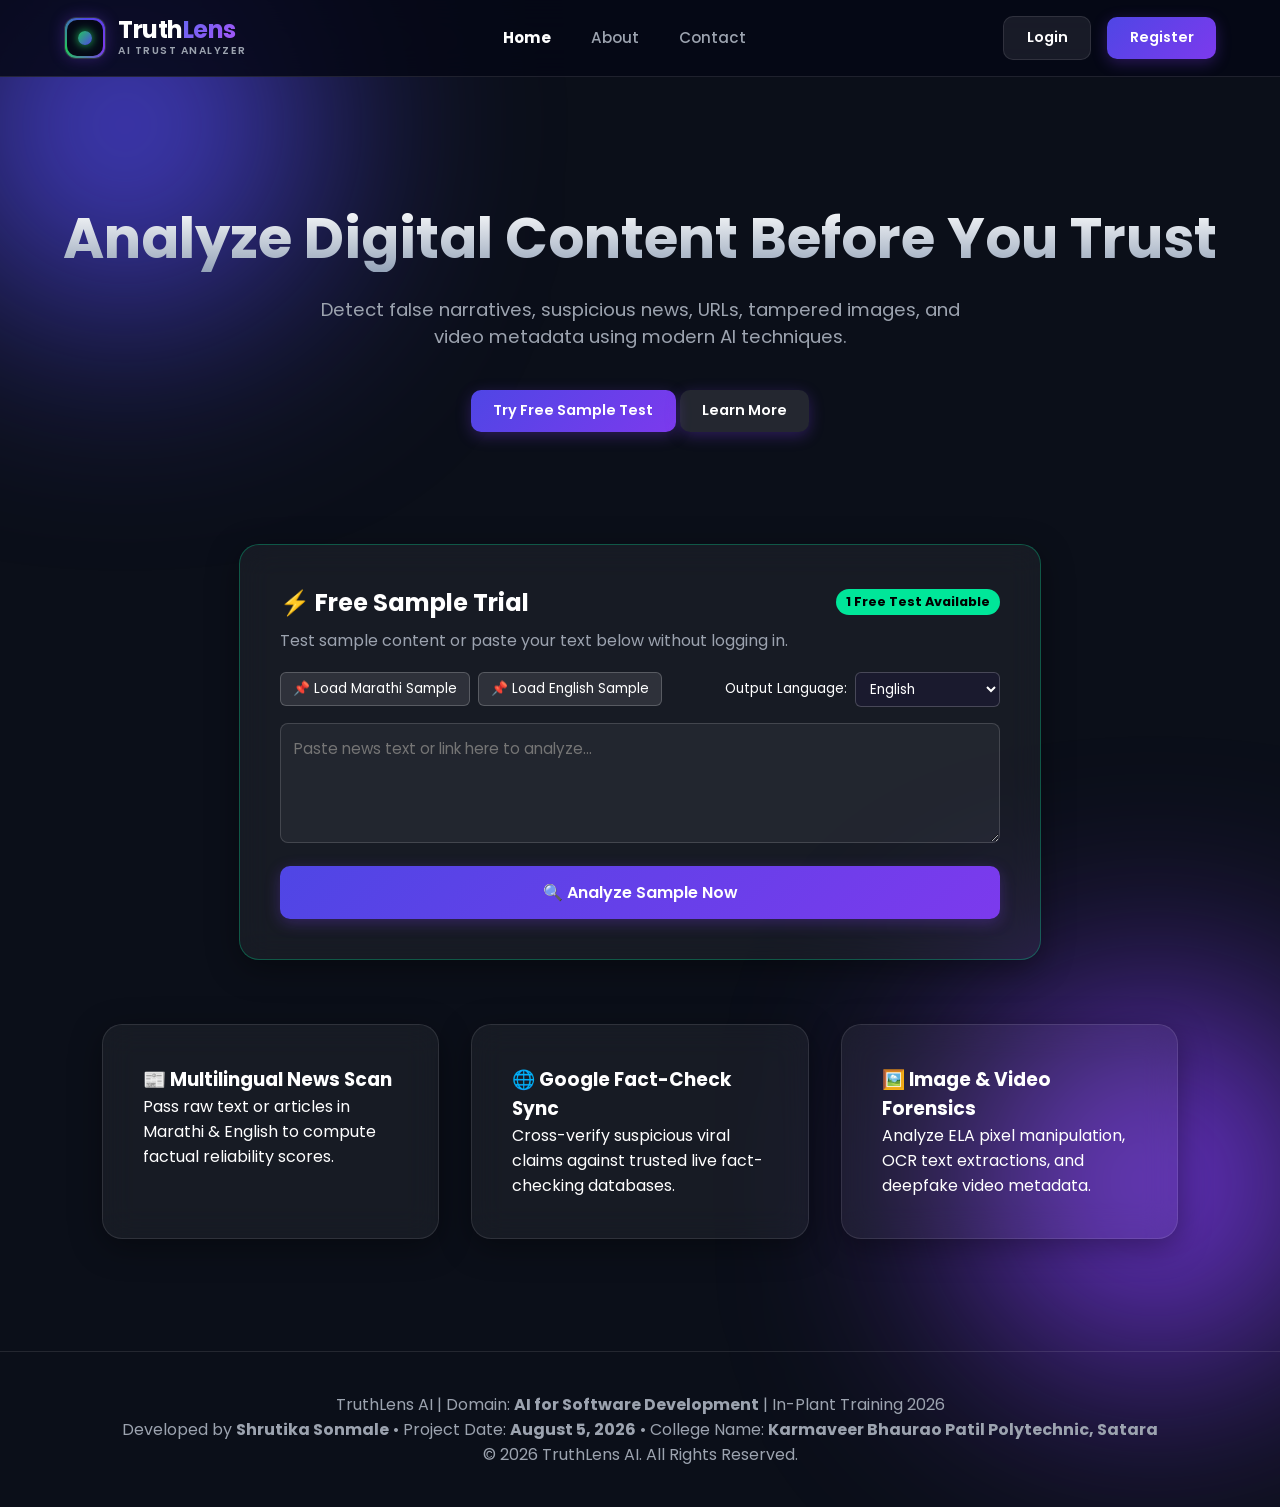
==== commit def902c7: "Fix HTML encoding issues in index.html" ====
--- a/index.html
+++ b/index.html
@@ -231,6 +231,8 @@
   <script>
   (function(){if(!window.chatbase||window.chatbase("getState")!=="initialized"){window.chatbase=(...arguments)=>{if(!window.chatbase.q){window.chatbase.q=[]}window.chatbase.q.push(arguments)};window.chatbase=new Proxy(window.chatbase,{get(target,prop){if(prop==="q"){return target.q}return(...args)=>target(prop,...args)}})}const onLoad=function(){const script=document.createElement("script");script.src="https://www.chatbase.co/embed.min.js";script.id="v0XOy2ltU36LPB9cxfHh4";script.domain="www.chatbase.co";document.body.appendChild(script)};if(document.readyState==="complete"){onLoad()}else{window.addEventListener("load",onLoad)}})();
   </script>
+  <script src="theme-loader.js"></script>
+
 
 </body>
 </html>
